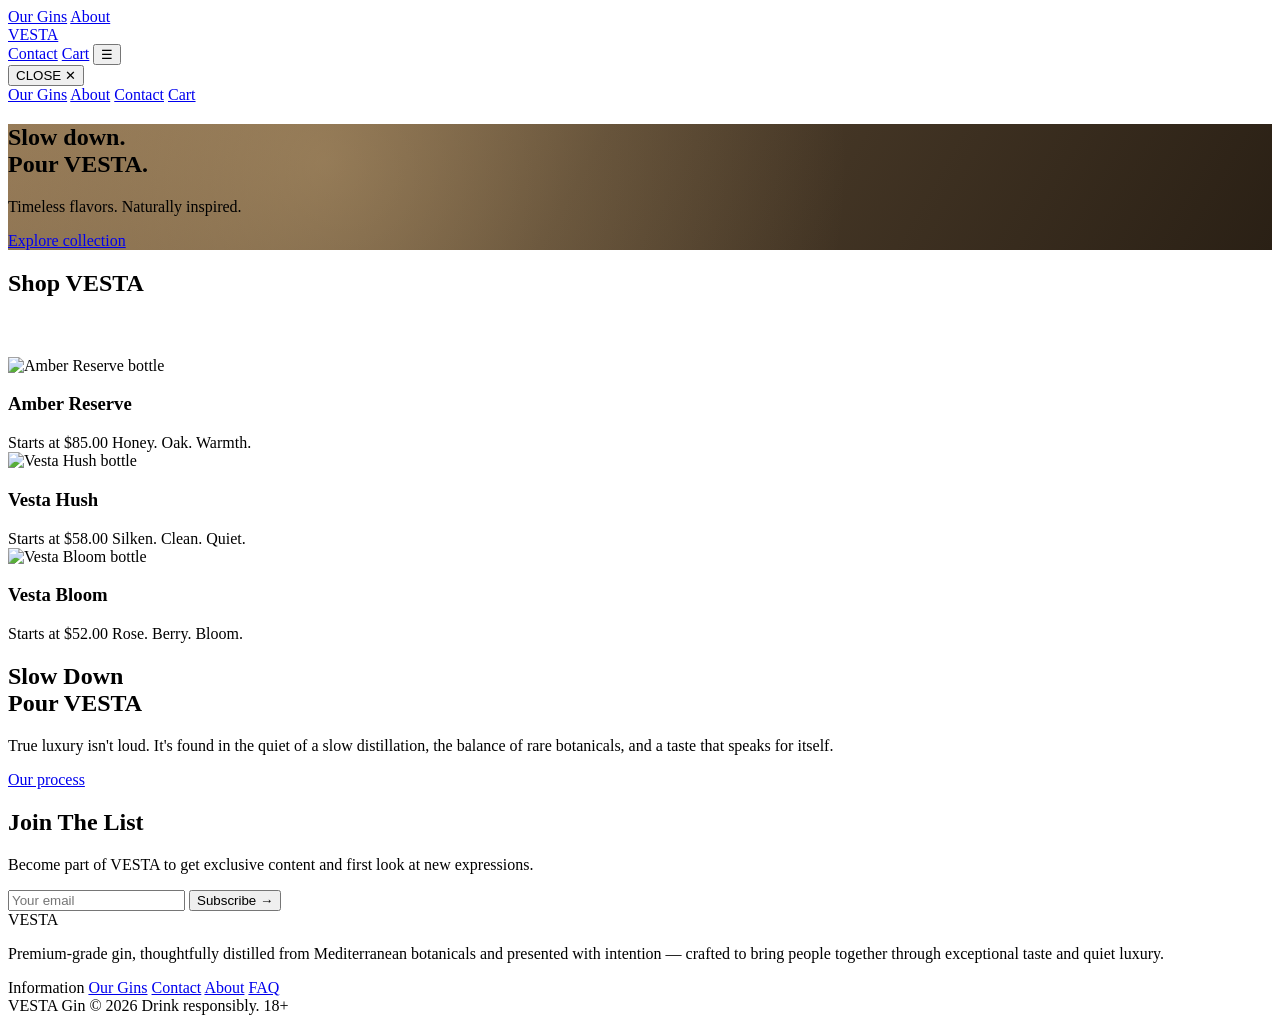
==== index.html @ 7439eacf "Add files via upload" ====
<!DOCTYPE html>
<html lang="en">
<head>
<meta charset="UTF-8">
<meta name="viewport" content="width=device-width, initial-scale=1.0">
<title>VESTA Gin — Slow Down. Pour VESTA.</title>
<link rel="preconnect" href="https://fonts.googleapis.com">
<link href="https://fonts.googleapis.com/css2?family=Playfair+Display:ital,wght@0,400;0,500;0,600;1,500&family=Jost:wght@300;400;500&display=swap" rel="stylesheet">
<link rel="stylesheet" href="css/styles.css">
</head>
<body>

<header class="site-header on-image">
  <div class="nav-side">
    <a class="nav-link" href="our-gins.html">Our Gins</a>
    <a class="nav-link" href="about.html">About</a>
  </div>
  <a href="index.html" class="wordmark">VESTA</a>
  <div class="nav-side right">
    <a class="nav-link" href="contact.html">Contact</a>
    <a class="nav-link cart-link" href="cart.html">Cart</a>
    <button class="hamburger icon-btn" aria-label="Menu">☰</button>
  </div>
</header>

<div class="mobile-menu">
  <button class="close-btn">CLOSE ✕</button>
  <nav>
    <a href="our-gins.html">Our Gins</a>
    <a href="about.html">About</a>
    <a href="contact.html">Contact</a>
    <a href="cart.html">Cart</a>
  </nav>
</div>

<section class="hero" style="background-image: radial-gradient(circle at 25% 30%, rgba(233,197,140,.35), transparent 55%), linear-gradient(120deg,#8a7050 0%,#4f3f2c 45%,#2a2015 100%);">
  <div class="hero-inner">
    <h1>Slow down.<br>Pour VESTA.</h1>
    <p>Timeless flavors. Naturally inspired.</p>
    <a href="our-gins.html" class="btn btn-ghost-light">Explore collection</a>
  </div>
</section>

<section>
  <div class="container">
    <h2 class="section-title reveal">Shop VESTA</h2>
    <div style="height:40px"></div>

    <div class="shop-row reveal">
      <div class="bottle-cell"><img src="images/bottle-amber-reserve.svg" alt="Amber Reserve bottle"></div>
      <div class="info-cell">
        <h3>Amber Reserve</h3>
        <span class="price">Starts at $85.00</span>
        <span class="tag">Honey. Oak. Warmth.</span>
      </div>
      <div class="photo-cell" style="background-image: linear-gradient(135deg,#e6c78a,#a9782f);"></div>
    </div>

    <div class="shop-row reveal">
      <div class="bottle-cell"><img src="images/bottle-hush.svg" alt="Vesta Hush bottle"></div>
      <div class="info-cell">
        <h3>Vesta Hush</h3>
        <span class="price">Starts at $58.00</span>
        <span class="tag">Silken. Clean. Quiet.</span>
      </div>
      <div class="photo-cell" style="background-image: linear-gradient(135deg,#e8e4d8,#b9b6a9);"></div>
    </div>

    <div class="shop-row reveal">
      <div class="bottle-cell"><img src="images/bottle-bloom.svg" alt="Vesta Bloom bottle"></div>
      <div class="info-cell">
        <h3>Vesta Bloom</h3>
        <span class="price">Starts at $52.00</span>
        <span class="tag">Rose. Berry. Bloom.</span>
      </div>
      <div class="photo-cell" style="background-image: linear-gradient(135deg,#f0b7c4,#c97c6e);"></div>
    </div>
  </div>
</section>

<section class="section-tight">
  <div class="container">
    <div class="slow-band reveal">
      <div>
        <h2>Slow Down<br><span class="script">Pour VESTA</span></h2>
      </div>
      <div>
        <p>True luxury isn't loud. It's found in the quiet of a slow distillation, the balance of rare botanicals, and a taste that speaks for itself.</p>
        <a href="about.html" class="btn" style="margin-top:20px;">Our process</a>
      </div>
    </div>
  </div>
</section>

<div class="photo-band reveal" style="background-image: radial-gradient(circle at 70% 40%, rgba(255,190,120,.25), transparent 60%), linear-gradient(100deg,#241a10,#3a2a18 60%,#1c140c);"></div>

<div class="newsletter">
  <div class="container">
    <h2>Join The List</h2>
    <p>Become part of VESTA to get exclusive content and first look at new expressions.</p>
    <form class="newsletter-form">
      <input type="email" placeholder="Your email" required>
      <button type="submit">Subscribe →</button>
    </form>
  </div>
</div>

<footer class="site-footer">
  <div class="container">
    <div class="footer-grid">
      <div class="footer-brand">
        <div class="wordmark">VESTA</div>
        <p>Premium-grade gin, thoughtfully distilled from Mediterranean botanicals and presented with intention — crafted to bring people together through exceptional taste and quiet luxury.</p>
      </div>
      <div class="footer-cols">
        <div>
          <span class="label">Information</span>
          <a href="our-gins.html">Our Gins</a>
          <a href="contact.html">Contact</a>
          <a href="about.html">About</a>
          <a href="about.html#faq">FAQ</a>
        </div>
      </div>
    </div>
    <div class="footer-bottom">
      <span>VESTA Gin © 2026</span>
      <span>Drink responsibly. 18+</span>
    </div>
  </div>
</footer>

<script src="js/script.js"></script>
</body>
</html>
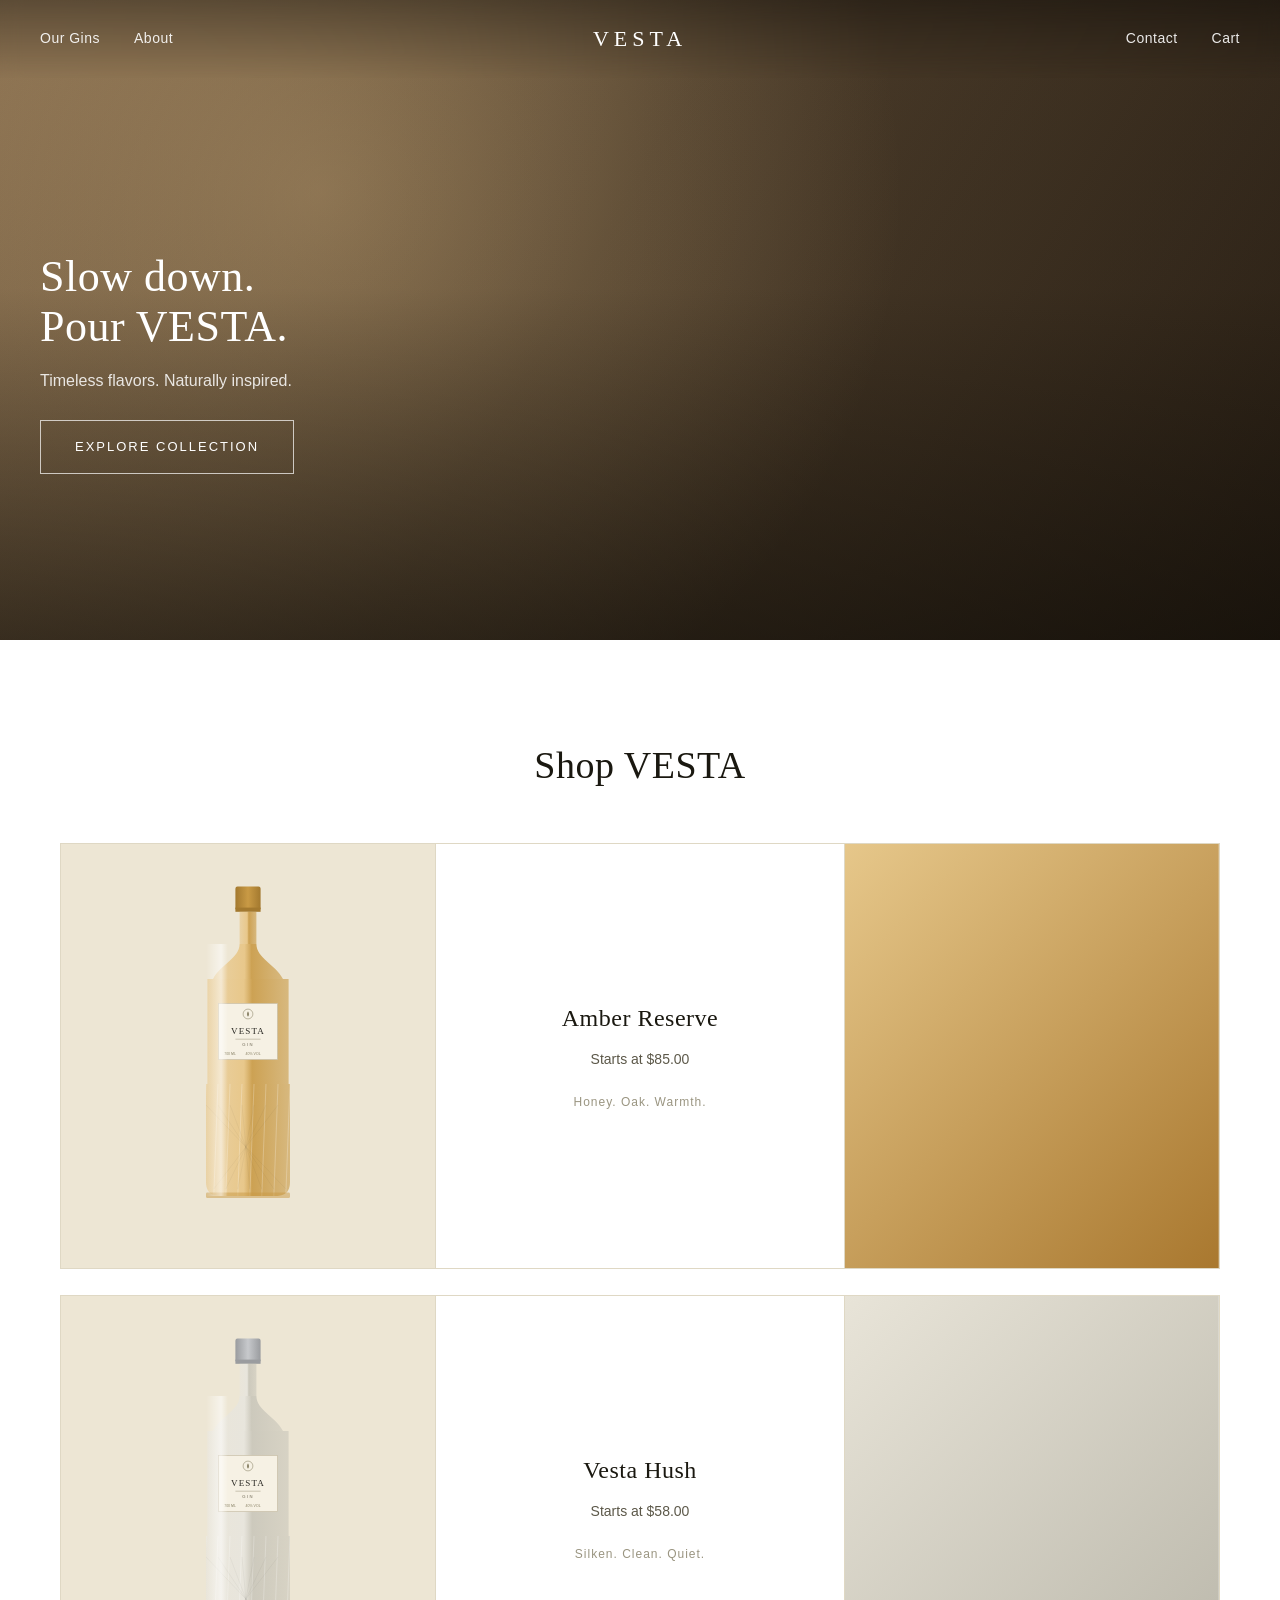
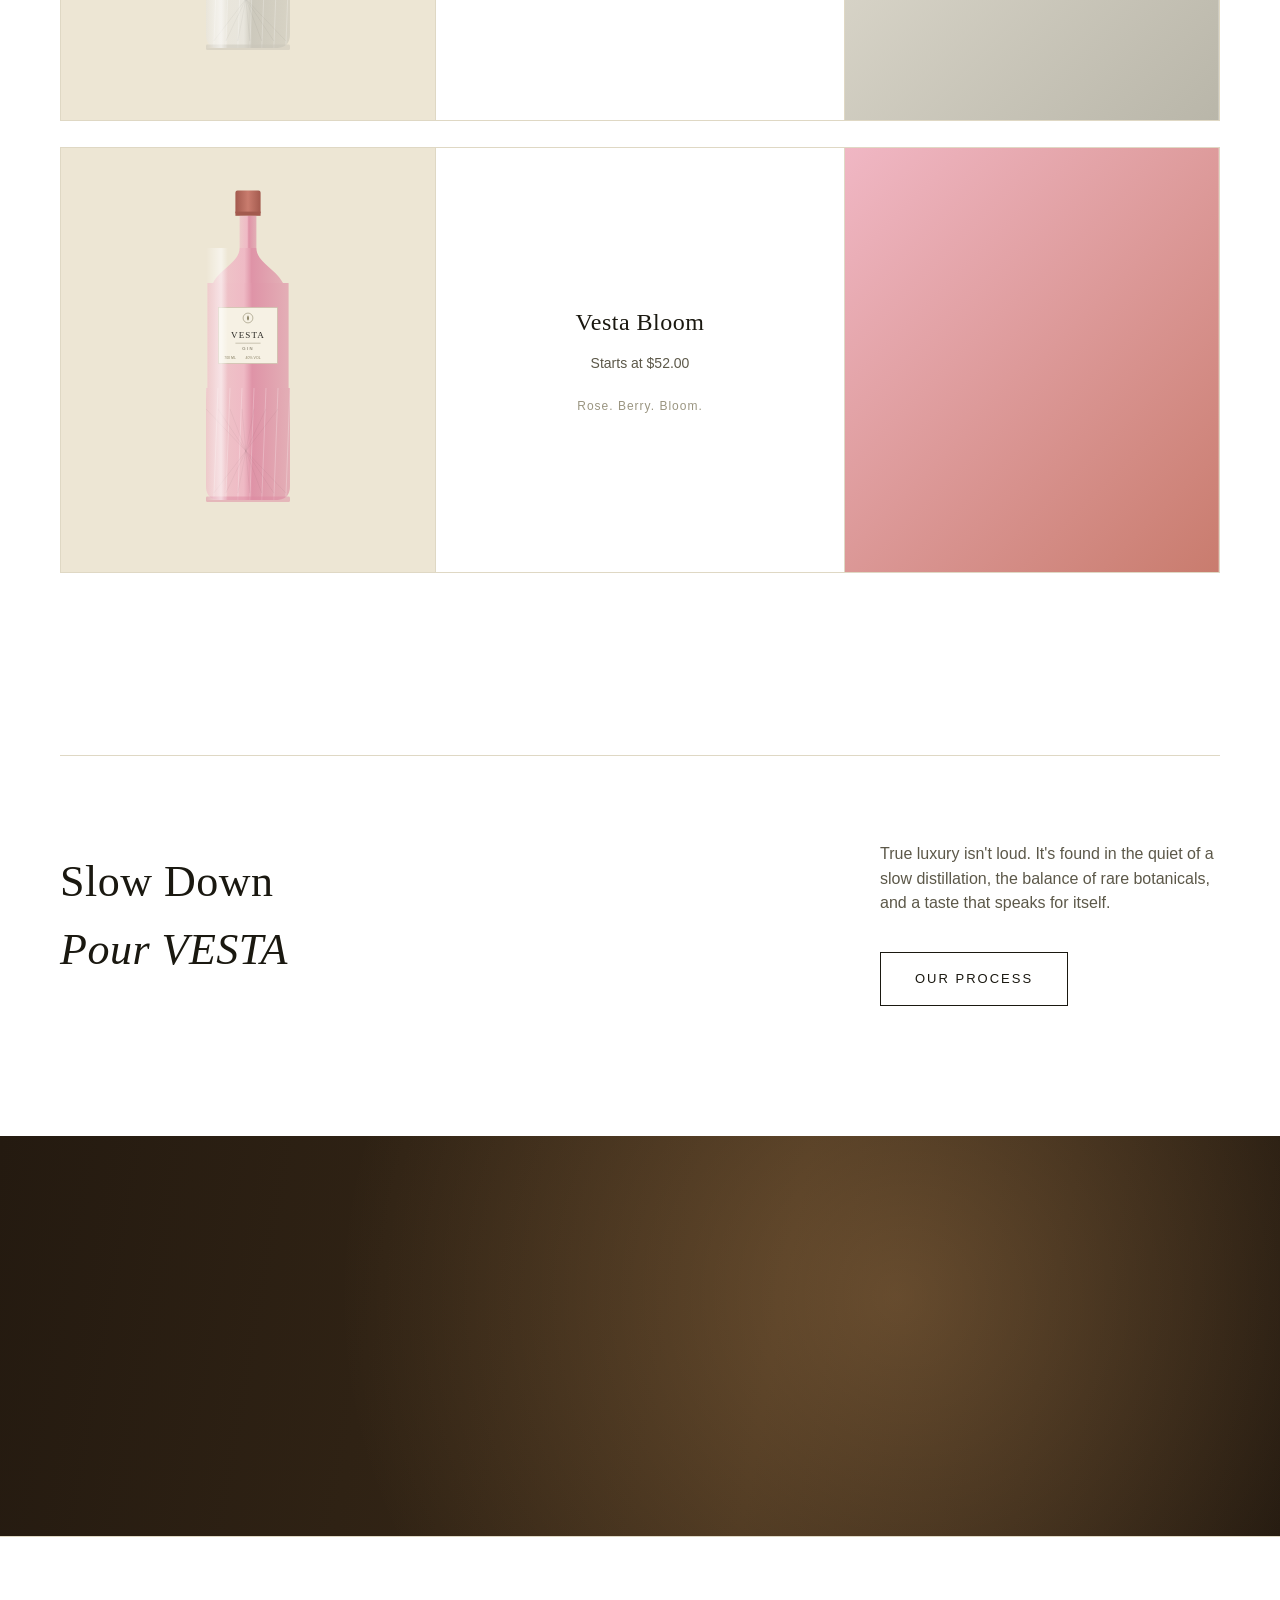
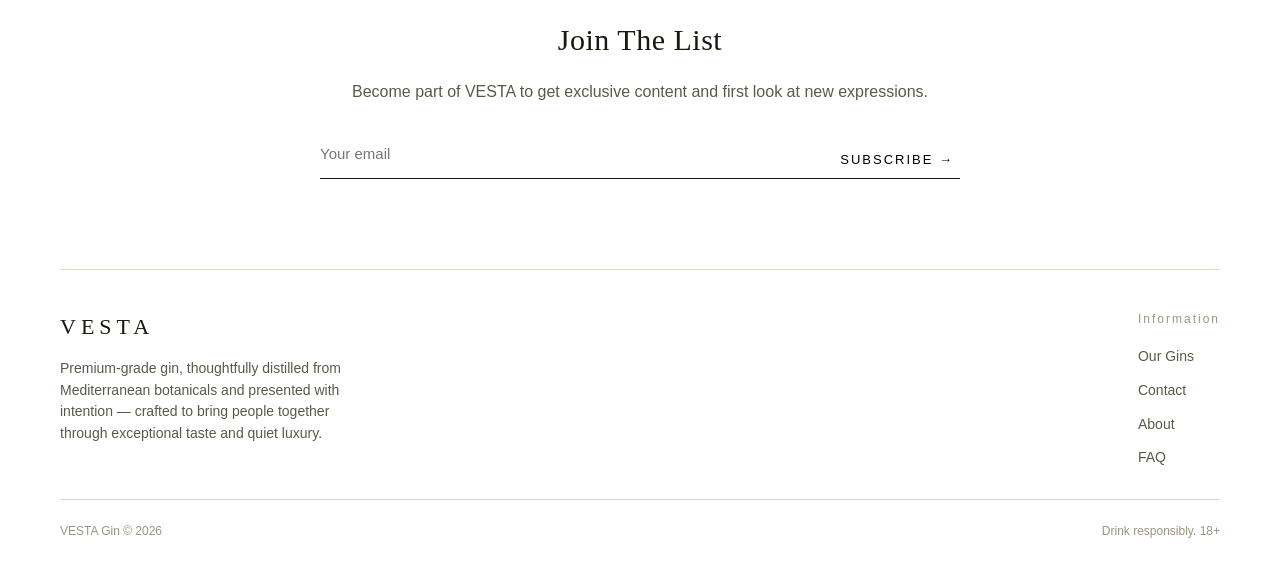
==== commit e852b948: "Update index.html" ====
--- a/index.html
+++ b/index.html
@@ -6,7 +6,7 @@
 <title>VESTA Gin — Slow Down. Pour VESTA.</title>
 <link rel="preconnect" href="https://fonts.googleapis.com">
 <link href="https://fonts.googleapis.com/css2?family=Playfair+Display:ital,wght@0,400;0,500;0,600;1,500&family=Jost:wght@300;400;500&display=swap" rel="stylesheet">
-<link rel="stylesheet" href="css/styles.css">
+<link rel="stylesheet" href="styles.css">
 </head>
 <body>
 
@@ -47,7 +47,7 @@
     <div style="height:40px"></div>
 
     <div class="shop-row reveal">
-      <div class="bottle-cell"><img src="images/bottle-amber-reserve.svg" alt="Amber Reserve bottle"></div>
+      <div class="bottle-cell"><img src="bottle-amber-reserve.svg" alt="Amber Reserve bottle"></div>
       <div class="info-cell">
         <h3>Amber Reserve</h3>
         <span class="price">Starts at $85.00</span>
@@ -57,7 +57,7 @@
     </div>
 
     <div class="shop-row reveal">
-      <div class="bottle-cell"><img src="images/bottle-hush.svg" alt="Vesta Hush bottle"></div>
+      <div class="bottle-cell"><img src="bottle-hush.svg" alt="Vesta Hush bottle"></div>
       <div class="info-cell">
         <h3>Vesta Hush</h3>
         <span class="price">Starts at $58.00</span>
@@ -67,7 +67,7 @@
     </div>
 
     <div class="shop-row reveal">
-      <div class="bottle-cell"><img src="images/bottle-bloom.svg" alt="Vesta Bloom bottle"></div>
+      <div class="bottle-cell"><img src="bottle-bloom.svg" alt="Vesta Bloom bottle"></div>
       <div class="info-cell">
         <h3>Vesta Bloom</h3>
         <span class="price">Starts at $52.00</span>
@@ -129,6 +129,6 @@
   </div>
 </footer>
 
-<script src="js/script.js"></script>
+<script src="script.js"></script>
 </body>
 </html>
--- a/styles.css
+++ b/styles.css
@@ -0,0 +1,326 @@
+/* ============ VESTA — shared styles ============ */
+:root{
+  --cream:#F7F3E9;
+  --paper:#FFFFFF;
+  --stone:#EDE6D4;
+  --ink:#1A1810;
+  --ink-soft:#5C5849;
+  --ink-faint:#9A9581;
+  --line:#DFD8C4;
+  --gold:#AE8A54;
+  --gold-dark:#8A6C3F;
+  --sage:#93A66A;
+  --mist:#7FA9C0;
+  --dusk:#9E79BE;
+  --amber:#C99A45;
+  --bloom:#C97C6E;
+  --shadow: 0 20px 50px rgba(26,24,16,0.10);
+  --ease: cubic-bezier(.22,.61,.36,1);
+}
+
+*,*::before,*::after{ box-sizing:border-box; }
+html{ scroll-behavior:smooth; }
+body{
+  margin:0;
+  background:var(--paper);
+  color:var(--ink);
+  font-family:'Jost','Helvetica Neue',Arial,sans-serif;
+  font-size:16px;
+  line-height:1.55;
+  -webkit-font-smoothing:antialiased;
+}
+img,svg{ max-width:100%; display:block; }
+a{ color:inherit; text-decoration:none; }
+button{ font-family:inherit; cursor:pointer; }
+input,textarea{ font-family:inherit; }
+h1,h2,h3,h4{
+  font-family:'Playfair Display',Georgia,serif;
+  font-weight:500;
+  margin:0;
+  letter-spacing:.5px;
+  color:var(--ink);
+}
+.container{ max-width:1240px; margin:0 auto; padding:0 40px; }
+@media (max-width:900px){ .container{ padding:0 22px; } }
+
+.eyebrow{
+  font-size:12px; letter-spacing:3px; text-transform:uppercase;
+  color:var(--ink-faint); display:block; margin-bottom:10px;
+}
+
+/* ---------- Buttons ---------- */
+.btn{
+  display:inline-flex; align-items:center; justify-content:center;
+  gap:8px; padding:16px 34px; border:1px solid var(--ink);
+  background:transparent; color:var(--ink);
+  font-size:13px; letter-spacing:2px; text-transform:uppercase;
+  transition:background .3s var(--ease), color .3s var(--ease), border-color .3s var(--ease);
+}
+.btn:hover{ background:var(--ink); color:var(--paper); }
+.btn-solid{ background:var(--ink); color:var(--paper); border-color:var(--ink); }
+.btn-solid:hover{ background:transparent; color:var(--ink); }
+.btn-block{ width:100%; }
+.btn-ghost-light{ border-color:rgba(255,255,255,.7); color:#fff; }
+.btn-ghost-light:hover{ background:#fff; color:var(--ink); }
+
+/* ---------- Header ---------- */
+.site-header{
+  position:sticky; top:0; z-index:100;
+  display:flex; align-items:center; justify-content:space-between;
+  padding:22px 40px;
+  background:rgba(255,255,255,.86);
+  backdrop-filter:blur(10px);
+  border-bottom:1px solid var(--line);
+}
+.site-header.on-image{
+  position:absolute; left:0; right:0; top:0;
+  background:linear-gradient(to bottom, rgba(0,0,0,.35), rgba(0,0,0,0));
+  border-bottom:none;
+}
+.site-header.on-image .nav-link, .site-header.on-image .wordmark, .site-header.on-image .icon-btn{ color:#fff; }
+.nav-side{ display:flex; align-items:center; gap:34px; flex:1; }
+.nav-side.right{ justify-content:flex-end; }
+.nav-link{ font-size:14px; letter-spacing:.5px; color:var(--ink); opacity:.9; transition:opacity .2s; }
+.nav-link:hover{ opacity:.55; }
+.wordmark{
+  font-family:'Playfair Display',Georgia,serif; font-size:22px;
+  letter-spacing:5px; text-align:center; color:var(--ink);
+}
+.icon-btn{ background:none; border:0; color:var(--ink); padding:4px; }
+.hamburger{ display:none; }
+.mobile-menu{
+  display:none; position:fixed; inset:0; z-index:200; background:var(--cream);
+  padding:26px; flex-direction:column;
+}
+.mobile-menu.open{ display:flex; }
+.mobile-menu .close-btn{ align-self:flex-end; background:none; border:0; font-size:15px; letter-spacing:2px; }
+.mobile-menu nav{ margin-top:60px; display:flex; flex-direction:column; gap:26px; }
+.mobile-menu nav a{ font-family:'Playfair Display',serif; font-size:26px; }
+
+@media (max-width:900px){
+  .site-header{ padding:18px 20px; }
+  .nav-side{ display:none; }
+  .nav-side.right{ display:flex; flex:0; }
+  .nav-side.right .nav-link{ display:none; }
+  .nav-side.right .cart-link{ display:inline; }
+  .hamburger{ display:inline-flex; }
+  .wordmark{ font-size:18px; letter-spacing:3px; }
+}
+
+/* ---------- Hero ---------- */
+.hero{
+  position:relative; min-height:640px; display:flex; align-items:flex-end;
+  background-size:cover; background-position:center;
+  color:#fff; overflow:hidden;
+}
+.hero::after{
+  content:''; position:absolute; inset:0;
+  background:linear-gradient(to top, rgba(10,8,4,.55) 0%, rgba(10,8,4,.05) 55%);
+  pointer-events:none;
+}
+.hero-inner{ position:relative; z-index:2; padding:70px 40px; max-width:640px; }
+.hero-inner h1{ font-size:44px; line-height:1.15; color:#fff; margin-bottom:16px; }
+.hero-inner p{ color:rgba(255,255,255,.85); margin-bottom:26px; font-size:16px; }
+@media (max-width:900px){
+  .hero{ min-height:560px; }
+  .hero-inner{ padding:40px 22px; }
+  .hero-inner h1{ font-size:30px; }
+}
+
+/* ---------- Sections ---------- */
+section{ padding:96px 0; }
+.section-tight{ padding:60px 0; }
+.section-title{ text-align:center; font-size:38px; margin-bottom:8px; }
+.section-lede{ text-align:center; color:var(--ink-soft); max-width:560px; margin:0 auto 50px; }
+@media (max-width:900px){
+  section{ padding:56px 0; }
+  .section-title{ font-size:28px; }
+}
+
+/* ---------- Shop Vesta rows (home) ---------- */
+.shop-row{
+  display:grid; grid-template-columns:1fr 1.1fr 1fr; align-items:stretch;
+  border:1px solid var(--line); margin-bottom:26px; min-height:340px;
+}
+.shop-row .bottle-cell{ background:var(--stone); display:flex; align-items:center; justify-content:center; padding:30px; }
+.shop-row .bottle-cell img{ width:140px; }
+.shop-row .info-cell{ display:flex; flex-direction:column; align-items:center; justify-content:center; text-align:center; padding:30px; border-left:1px solid var(--line); border-right:1px solid var(--line); gap:12px; }
+.shop-row .info-cell h3{ font-size:24px; }
+.shop-row .info-cell .price{ color:var(--ink-soft); font-size:14px; }
+.shop-row .info-cell .tag{ font-size:12px; color:var(--ink-faint); letter-spacing:1px; margin-top:10px; }
+.shop-row .photo-cell{ background-size:cover; background-position:center; min-height:220px; }
+@media (max-width:900px){
+  .shop-row{ grid-template-columns:1fr; min-height:auto; }
+  .shop-row .info-cell{ border-left:0; border-right:0; border-top:1px solid var(--line); border-bottom:1px solid var(--line); flex-direction:row; justify-content:space-between; text-align:left; padding:18px 20px; }
+  .shop-row .info-cell h3{ font-size:17px; }
+}
+
+.slow-band{ display:flex; align-items:center; justify-content:space-between; gap:40px; padding:70px 0; border-top:1px solid var(--line); }
+.slow-band .script{ font-family:'Playfair Display',serif; font-style:italic; }
+.slow-band h2{ font-size:44px; }
+.slow-band p{ max-width:340px; color:var(--ink-soft); }
+@media (max-width:900px){
+  .slow-band{ flex-direction:column; align-items:flex-start; text-align:left; padding:50px 0; gap:20px;}
+  .slow-band h2{ font-size:30px; }
+}
+
+.photo-band{ background-size:cover; background-position:center; min-height:400px; }
+
+/* ---------- Product grid (Our Gins) ---------- */
+.gins-banner{ height:280px; background-size:cover; background-position:center; }
+.gins-head{ display:flex; align-items:baseline; justify-content:space-between; border-bottom:1px solid var(--line); padding-bottom:18px; margin-bottom:40px; }
+.gins-count{ color:var(--ink-faint); font-size:13px; letter-spacing:1px; }
+.product-grid{ display:grid; grid-template-columns:repeat(3,1fr); gap:34px 30px; }
+@media (max-width:900px){ .product-grid{ grid-template-columns:1fr; gap:40px; } }
+.product-card{ display:block; }
+.product-card .thumb{ background:var(--stone); padding:26px; margin-bottom:16px; }
+.product-card .thumb img{ width:100%; max-width:220px; margin:0 auto; }
+.product-card .meta{ display:flex; justify-content:space-between; font-size:14px; letter-spacing:.5px; }
+.product-card .meta .name{ font-family:'Playfair Display',serif; font-size:15px; }
+.product-card .meta .price{ color:var(--ink-soft); }
+
+/* ---------- Product detail ---------- */
+.product-detail{ display:grid; grid-template-columns:1fr 1fr; gap:70px; align-items:flex-start; }
+.product-media img{ width:100%; background:var(--stone); }
+.product-media .thumb-main{ background:var(--stone); padding:40px; margin-bottom:14px; }
+.product-media .thumb-main img{ max-width:280px; margin:0 auto; background:none; }
+.product-info{ position:sticky; top:120px; text-align:left; }
+.product-info h1{ font-size:30px; margin-bottom:18px; }
+.product-info .desc{ color:var(--ink-soft); max-width:420px; max-height:66px; overflow:hidden; transition:max-height .3s var(--ease); }
+.product-info .desc.expanded{ max-height:400px; }
+.product-info .price{ font-size:20px; margin:22px 0; }
+.size-row{ display:flex; gap:10px; margin-bottom:22px; flex-wrap:wrap; }
+.size-opt{ border:1px solid var(--line); padding:12px 18px; font-size:13px; letter-spacing:1px; background:none; color:var(--ink); }
+.size-opt.active{ background:var(--ink); color:#fff; border-color:var(--ink); }
+.qty-add{ display:flex; gap:14px; }
+.qty-stepper{ display:flex; align-items:center; border:1px solid var(--line); }
+.qty-stepper button{ background:none; border:0; width:44px; height:52px; font-size:16px; }
+.qty-stepper input{ width:40px; text-align:center; border:0; font-size:15px; background:none; }
+.qty-add .btn{ flex:1; }
+.extra-media{ margin-top:60px; display:grid; gap:20px; }
+.extra-media img{ width:100%; }
+
+/* ---------- Collection strip ---------- */
+.collection-strip{ display:flex; align-items:center; gap:28px; }
+.collection-strip img{ height:190px; width:auto; }
+.collection-text h3{ font-size:36px; }
+
+.bottle-grid{ display:grid; grid-template-columns:repeat(6,1fr); gap:16px; align-items:end; }
+.bottle-grid img{ width:100%; }
+@media (max-width:900px){ .bottle-grid{ grid-template-columns:repeat(2,1fr); gap:24px; } }
+
+/* ---------- FAQ ---------- */
+.faq-wrap{ display:grid; grid-template-columns:220px 1fr; gap:40px; }
+@media (max-width:900px){ .faq-wrap{ grid-template-columns:1fr; } }
+.faq-item{ border-bottom:1px solid var(--line); padding:20px 0; }
+.faq-q{ display:flex; justify-content:space-between; align-items:center; width:100%; background:none; border:0; text-align:left; font-size:17px; font-family:'Jost',sans-serif; color:var(--ink); }
+.faq-q .sign{ font-size:20px; color:var(--ink-faint); transition:transform .25s; }
+.faq-item.open .sign{ transform:rotate(45deg); }
+.faq-a{ max-height:0; overflow:hidden; transition:max-height .3s var(--ease); color:var(--ink-soft); font-size:14px; }
+.faq-item.open .faq-a{ max-height:200px; margin-top:14px; }
+
+/* ---------- Newsletter / Footer ---------- */
+.newsletter{ background:var(--paper); border-top:1px solid var(--line); text-align:center; padding:80px 0 40px; }
+.newsletter h2{ font-size:30px; margin-bottom:10px; }
+.newsletter p{ color:var(--ink-soft); margin-bottom:34px; }
+.newsletter-form{ max-width:640px; margin:0 auto; display:flex; align-items:flex-end; border-bottom:1px solid var(--ink); padding-bottom:10px; }
+.newsletter-form input{ flex:1; border:0; background:none; font-size:15px; padding:6px 0; outline:none; }
+.newsletter-form button{ background:none; border:0; font-size:13px; letter-spacing:2px; text-transform:uppercase; white-space:nowrap; }
+
+.site-footer{ padding-top:50px; }
+.footer-grid{ display:flex; justify-content:space-between; gap:40px; border-top:1px solid var(--line); padding-top:40px; padding-bottom:30px; }
+.footer-brand .wordmark{ text-align:left; margin-bottom:14px; }
+.footer-brand p{ max-width:300px; color:var(--ink-soft); font-size:14px; }
+.footer-cols{ display:flex; gap:70px; }
+.footer-cols div{ display:flex; flex-direction:column; gap:12px; }
+.footer-cols .label{ font-size:12px; letter-spacing:2px; color:var(--ink-faint); margin-bottom:6px; }
+.footer-cols a{ font-size:14px; color:var(--ink-soft); }
+.footer-bottom{ border-top:1px solid var(--line); padding:22px 0; display:flex; justify-content:space-between; font-size:12px; color:var(--ink-faint); }
+@media (max-width:900px){
+  .footer-grid{ flex-direction:column; }
+  .footer-cols{ gap:40px; }
+  .footer-bottom{ flex-direction:column; gap:8px; text-align:center; }
+}
+
+/* ---------- About ---------- */
+.about-hero{ height:340px; background-size:cover; background-position:center; }
+.about-intro{ display:grid; grid-template-columns:1fr 1fr; gap:60px; align-items:center; }
+.about-intro p{ color:var(--ink-soft); margin-bottom:18px; }
+.about-intro img{ width:100%; }
+.trio-row{ display:grid; grid-template-columns:repeat(3,1fr); gap:16px; }
+@media (max-width:900px){
+  .about-intro{ grid-template-columns:1fr; gap:26px; }
+  .trio-row{ grid-template-columns:1fr; }
+}
+
+/* ---------- Contact ---------- */
+.contact-hero{ position:relative; min-height:520px; background-size:cover; background-position:center; display:flex; align-items:center; color:#fff; }
+.contact-hero-inner{ position:relative; z-index:2; padding:0 40px; }
+.contact-hero-inner h1{ font-size:46px; color:#fff; margin-bottom:18px; }
+.contact-hero-inner p{ color:rgba(255,255,255,.85); font-size:17px; }
+@media (max-width:900px){ .contact-hero-inner h1{ font-size:32px; } }
+
+.contact-grid{ display:grid; grid-template-columns:1fr 1fr; gap:0; border:1px solid var(--line); }
+.contact-details{ padding:60px; }
+.contact-details p{ margin:0 0 18px; color:var(--ink-soft); }
+.contact-map{ background-size:cover; background-position:center; min-height:320px; }
+@media (max-width:900px){
+  .contact-grid{ grid-template-columns:1fr; }
+  .contact-details{ padding:34px 22px; }
+}
+
+.visit-grid{ display:grid; grid-template-columns:1fr 1fr; gap:60px; align-items:center; }
+.visit-grid ul{ list-style:none; padding:0; margin:0; }
+.visit-grid li{ padding:10px 0; border-bottom:1px solid var(--line); color:var(--ink-soft); }
+.visit-grid img{ width:100%; }
+@media (max-width:900px){ .visit-grid{ grid-template-columns:1fr; gap:26px; } }
+
+/* ---------- Cart ---------- */
+.cart-layout{ display:grid; grid-template-columns:1fr 340px; gap:70px; align-items:flex-start; }
+@media (max-width:900px){ .cart-layout{ grid-template-columns:1fr; gap:40px; } }
+.cart-item{ display:grid; grid-template-columns:160px 1fr auto; gap:26px; padding:30px 0; border-bottom:1px solid var(--line); }
+.cart-item img{ background:var(--stone); padding:14px; }
+.cart-item .name{ font-family:'Playfair Display',serif; font-size:19px; margin-bottom:6px; }
+.cart-item .size{ color:var(--ink-faint); font-size:13px; }
+.cart-item .price{ text-align:right; font-size:15px; }
+.cart-item .stepper-row{ grid-column:2/3; margin-top:20px; }
+@media (max-width:520px){
+  .cart-item{ grid-template-columns:90px 1fr; }
+  .cart-item .price{ grid-column:2/3; text-align:left; }
+}
+.order-notes textarea{ width:100%; border:1px solid var(--line); padding:16px; min-height:90px; resize:vertical; background:none; outline:none; }
+.summary-box{ border:1px solid var(--line); padding:34px; }
+.summary-box h2{ font-size:22px; margin-bottom:22px; }
+.summary-row{ display:flex; justify-content:space-between; font-size:14px; padding:10px 0; }
+.summary-row.muted{ color:var(--ink-faint); }
+.summary-box .btn{ margin-top:18px; }
+.continue-link{ display:block; text-align:center; margin-top:16px; font-size:13px; letter-spacing:1px; color:var(--ink-soft); }
+.empty-cart{ text-align:center; padding:100px 0; }
+.empty-cart h1{ font-size:30px; margin-bottom:10px; }
+.empty-cart p{ color:var(--ink-soft); margin-bottom:30px; }
+
+/* ---------- Checkout ---------- */
+.checkout-layout{ display:grid; grid-template-columns:1fr 420px; gap:0; }
+@media (max-width:980px){ .checkout-layout{ grid-template-columns:1fr; } }
+.checkout-form{ padding:70px 60px; }
+.checkout-summary{ background:var(--cream); padding:70px 50px; }
+.checkout-form h1{ font-size:26px; margin-bottom:34px; }
+.checkout-form h2{ font-size:19px; margin:36px 0 16px; }
+.field{ width:100%; border:1px solid var(--line); padding:16px 18px; margin-bottom:14px; background:none; outline:none; font-size:14px; }
+.field-row{ display:flex; gap:14px; }
+.field-row .field{ flex:1; }
+.summary-line-item{ display:flex; gap:16px; padding:16px 0; border-bottom:1px solid var(--line); }
+.summary-line-item img{ width:70px; background:var(--stone); padding:8px; }
+.summary-line-item .name{ font-family:'Playfair Display',serif; font-size:15px; }
+.summary-line-item .size{ color:var(--ink-faint); font-size:12px; }
+.summary-line-item .price{ margin-left:auto; font-size:14px; }
+@media (max-width:980px){
+  .checkout-form,.checkout-summary{ padding:40px 22px; }
+}
+.disclosure{ display:flex; justify-content:space-between; align-items:center; background:var(--stone); padding:16px 22px; font-size:14px; margin-bottom:26px; display:none; }
+@media (max-width:980px){ .disclosure{ display:flex; } .checkout-summary{ display:none; } }
+
+/* ---------- Utility ---------- */
+.hidden{ display:none !important; }
+.reveal{ opacity:0; transform:translateY(18px); transition:opacity .7s var(--ease), transform .7s var(--ease); }
+.reveal.in{ opacity:1; transform:none; }
